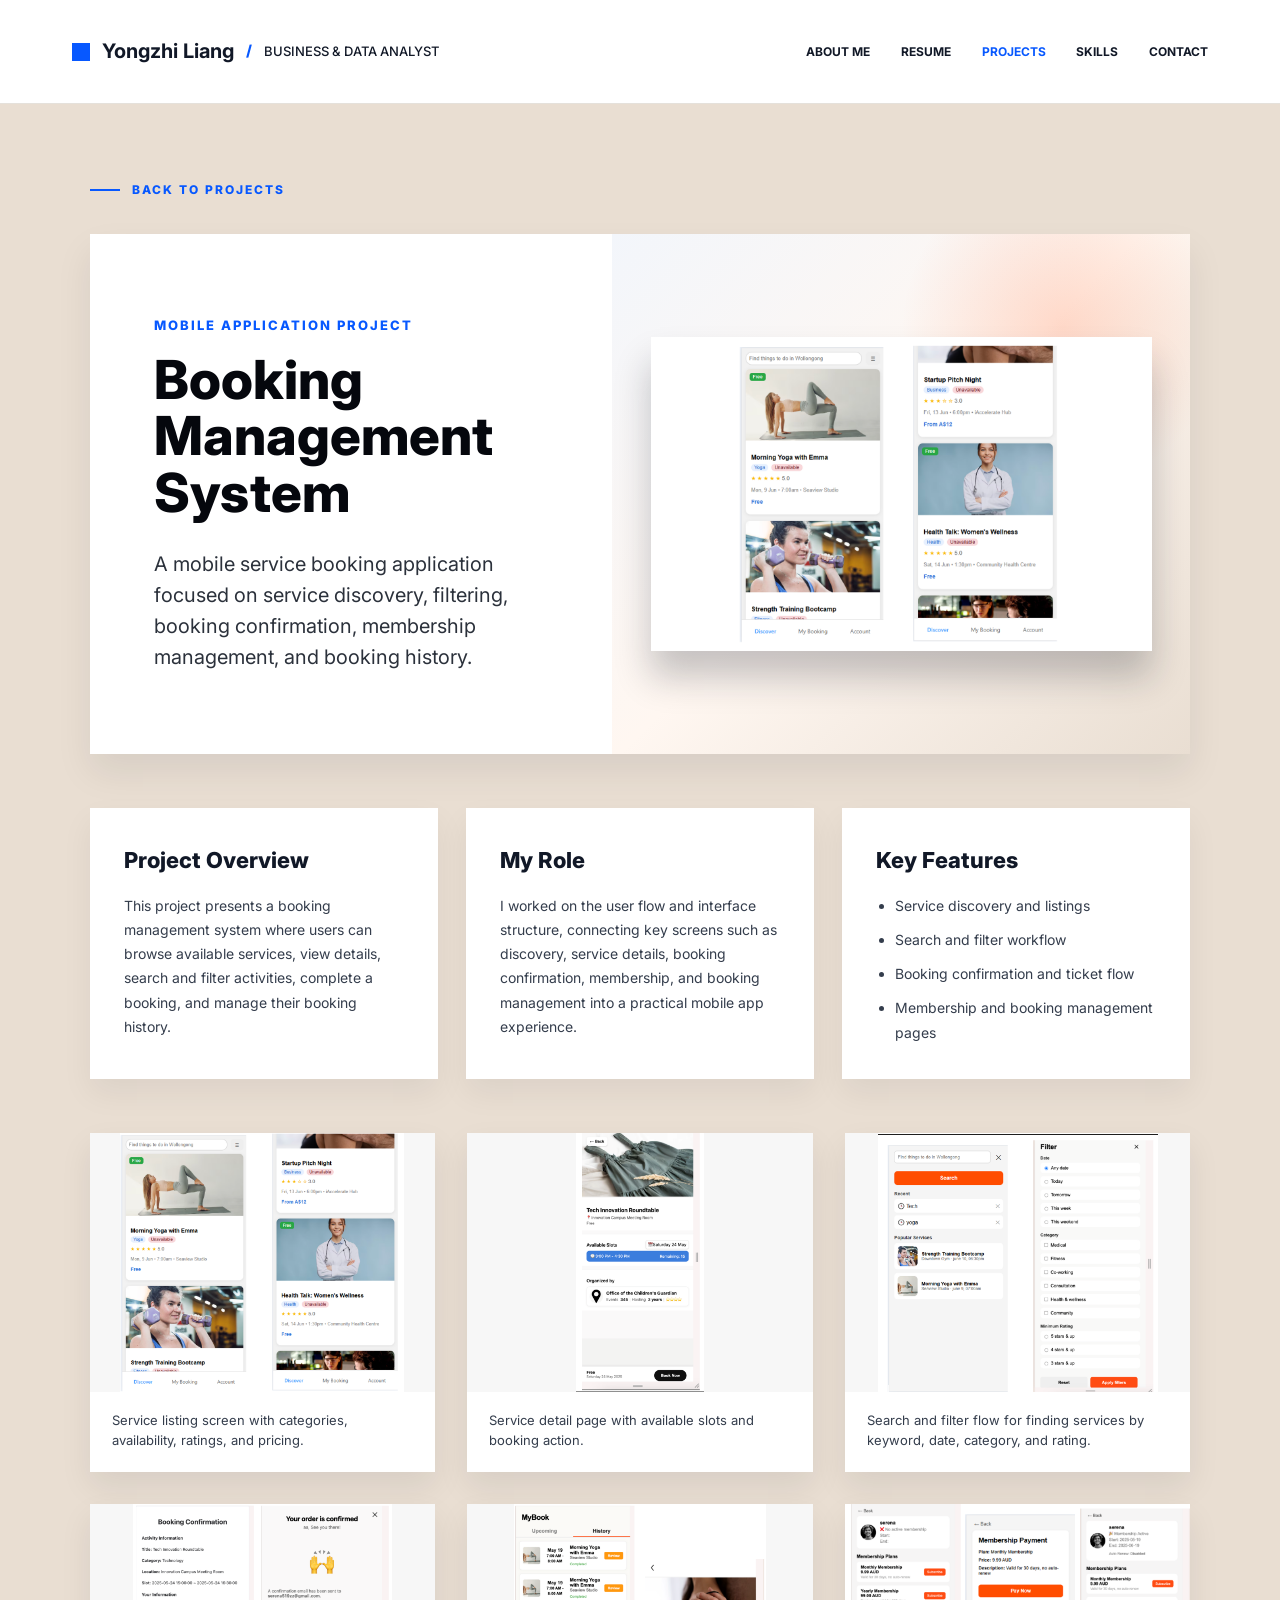
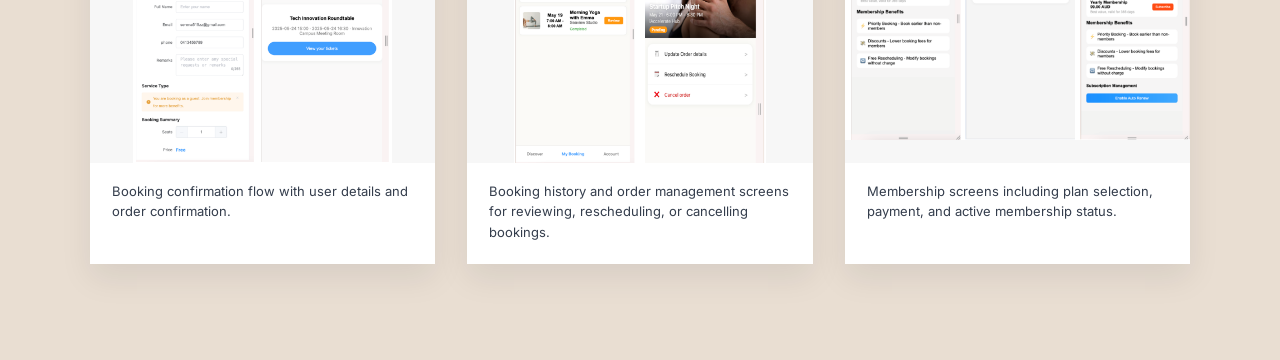
==== projects/booking-management.html @ ce3d2654 "Update portfolio" ====
<!DOCTYPE html>
<html lang="en">
  <head>
    <meta charset="UTF-8" />
    <meta name="viewport" content="width=device-width, initial-scale=1.0" />
    <title>Booking Management System | Yongzhi Liang</title>
    <link rel="preconnect" href="https://fonts.googleapis.com" />
    <link rel="preconnect" href="https://fonts.gstatic.com" crossorigin />
    <link
      href="https://fonts.googleapis.com/css2?family=Inter:wght@400;500;600;700;800&display=swap"
      rel="stylesheet"
    />
    <link rel="stylesheet" href="../styles.css" />
  </head>
  <body>
    <div class="page-shell">
      <header class="site-header">
        <a class="brand" href="../index.html#home" aria-label="Yongzhi Liang home">
          <span class="brand-mark"></span>
          <strong>Yongzhi Liang</strong>
          <span class="slash">/</span>
          <span>Business &amp; Data Analyst</span>
        </a>
        <nav class="site-nav" aria-label="Main navigation">
          <a href="../index.html#about">About Me</a>
          <a href="../index.html#resume">Resume</a>
          <a class="active" href="../index.html#projects">Projects</a>
          <a href="../index.html#skills">Skills</a>
          <a href="../index.html#contact">Contact</a>
        </nav>
      </header>

      <main class="project-detail-page">
        <a class="back-link" href="../index.html#projects">Back to Projects</a>
        <section class="project-detail-hero">
          <div>
            <p>Mobile Application Project</p>
            <h1>Booking Management System</h1>
            <span>
              A mobile service booking application focused on service discovery,
              filtering, booking confirmation, membership management, and
              booking history.
            </span>
          </div>
          <div
            class="project-media media-booking detail-visual single-project-image"
            aria-hidden="true"
          >
            <img
              class="project-screenshot"
              src="../assets/projects/service-list.png"
              alt=""
            />
          </div>
        </section>

        <section class="project-detail-content">
          <article>
            <h2>Project Overview</h2>
            <p>
              This project presents a booking management system where users can
              browse available services, view details, search and filter
              activities, complete a booking, and manage their booking history.
            </p>
          </article>
          <article>
            <h2>My Role</h2>
            <p>
              I worked on the user flow and interface structure, connecting key
              screens such as discovery, service details, booking confirmation,
              membership, and booking management into a practical mobile app
              experience.
            </p>
          </article>
          <article>
            <h2>Key Features</h2>
            <ul>
              <li>Service discovery and listings</li>
              <li>Search and filter workflow</li>
              <li>Booking confirmation and ticket flow</li>
              <li>Membership and booking management pages</li>
            </ul>
          </article>
        </section>

        <section class="project-gallery app-gallery" aria-label="Booking management screenshots">
          <figure>
            <img
              src="../assets/projects/service-list.png"
              alt="Booking management service listing screen"
            />
            <figcaption>Service listing screen with categories, availability, ratings, and pricing.</figcaption>
          </figure>
          <figure>
            <img
              src="../assets/projects/service-detail.png"
              alt="Booking management service detail screen"
            />
            <figcaption>Service detail page with available slots and booking action.</figcaption>
          </figure>
          <figure>
            <img
              src="../assets/projects/search.png"
              alt="Booking management search and filter screens"
            />
            <figcaption>Search and filter flow for finding services by keyword, date, category, and rating.</figcaption>
          </figure>
          <figure>
            <img
              src="../assets/projects/booking.png"
              alt="Booking confirmation flow screens"
            />
            <figcaption>Booking confirmation flow with user details and order confirmation.</figcaption>
          </figure>
          <figure>
            <img
              src="../assets/projects/booking- management.png"
              alt="Booking history and order management screens"
            />
            <figcaption>Booking history and order management screens for reviewing, rescheduling, or cancelling bookings.</figcaption>
          </figure>
          <figure>
            <img
              src="../assets/projects/member.png"
              alt="Membership management screens"
            />
            <figcaption>Membership screens including plan selection, payment, and active membership status.</figcaption>
          </figure>
        </section>
      </main>
    </div>
  </body>
</html>
---- styles.css ----
:root {
  --blue: #0758ff;
  --ink: #111827;
  --muted: #4b5563;
  --line: #ddd7cf;
  --paper: #ffffff;
  --cream: #f3ece3;
  --cream-deep: #e7dccc;
  --shadow: 0 18px 38px rgba(17, 24, 39, 0.18);
}

* {
  box-sizing: border-box;
}

html {
  scroll-padding-top: 104px;
  scroll-behavior: smooth;
}

body {
  margin: 0;
  background: #fff;
  color: var(--ink);
  font-family: Inter, Arial, sans-serif;
  font-size: 15px;
  line-height: 1.65;
}

a {
  color: inherit;
  text-decoration: none;
}

svg {
  display: block;
  fill: currentColor;
}

.page-shell {
  width: 100%;
  margin: 0;
  overflow: hidden;
  background: var(--paper);
}

.site-header {
  position: sticky;
  top: 0;
  z-index: 20;
  display: flex;
  align-items: center;
  justify-content: space-between;
  min-height: 104px;
  padding: 0 clamp(24px, 6vw, 72px);
  background: rgba(255, 255, 255, 0.96);
  border-bottom: 1px solid rgba(221, 215, 207, 0.75);
  gap: 32px;
  backdrop-filter: blur(14px);
}

.brand,
.site-nav {
  display: flex;
  align-items: center;
}

.brand {
  min-width: 0;
  gap: 12px;
  text-transform: uppercase;
  white-space: nowrap;
  letter-spacing: 0;
}

.brand strong {
  color: #111827;
  font-size: 20px;
  text-transform: none;
}

.brand span:last-child {
  color: #111827;
  font-size: 13px;
  font-weight: 500;
}

.brand-mark {
  width: 18px;
  height: 18px;
  flex: 0 0 18px;
  background: var(--blue);
}

.slash {
  color: var(--blue);
  font-weight: 800;
}

.site-nav {
  justify-content: flex-end;
  gap: clamp(16px, 2.4vw, 38px);
  font-size: 12px;
  font-weight: 700;
  text-transform: uppercase;
}

.site-nav a {
  transition: color 160ms ease;
}

.site-nav a:hover,
.site-nav .active {
  color: var(--blue);
}

.hero {
  display: grid;
  grid-template-columns: minmax(440px, 1fr) minmax(420px, 1fr);
  align-items: center;
  min-height: calc(100vh - 104px);
  background: #fff;
}

.portrait-stage {
  position: relative;
  align-self: stretch;
  min-height: calc(100vh - 104px);
}

.beige-panel {
  position: absolute;
  inset: 0 auto 0 0;
  width: 82%;
  background:
    radial-gradient(circle at 68% 12%, rgba(255, 255, 255, 0.28), transparent 34%),
    linear-gradient(115deg, var(--cream-deep), var(--cream) 55%, #eee7df);
}

.profile-card {
  position: absolute;
  top: 50%;
  right: 4px;
  width: 470px;
  min-height: 690px;
  padding-top: 56px;
  text-align: center;
  background: linear-gradient(180deg, #f7efe9 0%, #efe6dc 77%, #fff 77%, #fff 100%);
  box-shadow: var(--shadow);
  transform: translateY(-50%);
}

.profile-card img {
  width: 205px;
  height: 205px;
  border-radius: 50%;
  object-fit: cover;
  object-position: center 28%;
  margin: 0 auto 38px;
  background: #d7dce5;
}

.profile-card h1 {
  margin: 0;
  color: #182033;
  font-size: 41px;
  font-weight: 800;
  line-height: 1.05;
}

.profile-card h1::after {
  content: "";
  display: block;
  width: 52px;
  height: 3px;
  margin: 34px auto 28px;
  background: var(--blue);
}

.profile-card p {
  margin: 0;
  color: #111827;
  font-size: 15px;
  letter-spacing: 9px;
  text-transform: uppercase;
}

.socials {
  position: absolute;
  right: 0;
  bottom: 0;
  left: 0;
  display: flex;
  align-items: center;
  justify-content: center;
  gap: 34px;
  min-height: 86px;
  color: #111;
}

.socials a {
  display: grid;
  width: 26px;
  height: 26px;
  place-items: center;
}

.socials svg {
  width: 25px;
  height: 25px;
}

.hero-copy {
  max-width: 610px;
  padding: 40px clamp(32px, 5vw, 72px) 38px 22px;
}

.hero-copy h2 {
  margin: 0 0 20px;
  color: #0e1423;
  font-size: clamp(56px, 5.6vw, 83px);
  font-weight: 800;
  letter-spacing: 0;
  line-height: 1.08;
}

.lead {
  margin: 0 0 36px;
  color: #192033;
  font-size: 22px;
  font-weight: 700;
  line-height: 1.45;
}

.hero-actions {
  display: flex;
  flex-wrap: wrap;
  gap: 18px;
  margin-bottom: 46px;
}

.button {
  display: inline-flex;
  align-items: center;
  justify-content: center;
  min-height: 55px;
  padding: 0 24px;
  border: 2px solid var(--blue);
  border-radius: 999px;
  font-size: 12px;
  font-weight: 800;
  text-transform: uppercase;
  transition:
    transform 160ms ease,
    box-shadow 160ms ease,
    background-color 160ms ease;
}

.button:hover {
  transform: translateY(-1px);
  box-shadow: 0 10px 20px rgba(7, 88, 255, 0.18);
}

.button svg {
  width: 22px;
  height: 22px;
  margin-right: 11px;
}

.button.primary {
  color: #fff;
  background: var(--blue);
}

.button.secondary {
  color: var(--blue);
  background: #fff;
}

.intro-text {
  color: #1f2937;
  font-size: 14px;
  line-height: 1.72;
}

.intro-text p {
  margin: 0 0 22px;
}

.about {
  padding: 70px 92px 66px;
  text-align: center;
  background: #fff;
}

.about h2 {
  margin: 0;
  color: #101827;
  font-size: 39px;
  font-weight: 800;
  line-height: 1.2;
  text-transform: uppercase;
}

.title-line {
  width: 72px;
  height: 4px;
  margin: 18px auto 28px;
  background: var(--blue);
}

.about-grid {
  display: grid;
  grid-template-columns: repeat(4, 1fr);
}

.about-grid article {
  min-height: 205px;
  padding: 0 42px;
  border-right: 1px solid var(--line);
}

.about-grid article:last-child {
  border-right: 0;
}

.about-grid svg {
  width: 52px;
  height: 52px;
  margin: 0 auto 16px;
  color: var(--blue);
}

.about-grid h3 {
  margin: 0 0 9px;
  color: #121827;
  font-size: 14px;
  font-weight: 800;
}

.about-grid p {
  margin: 0;
  color: #333b49;
  font-size: 12px;
  line-height: 1.65;
}

.stats-band {
  display: grid;
  grid-template-columns: repeat(4, 1fr);
  align-items: center;
  min-height: 190px;
  padding: 0 110px;
  background: linear-gradient(90deg, #f2e8df, #f7f1ec);
}

.content-section {
  padding: 92px clamp(24px, 7vw, 120px);
  background: #fff;
}

.content-section:nth-of-type(odd) {
  background: #fbfaf8;
}

.section-heading {
  max-width: 760px;
  margin: 0 auto 48px;
  text-align: center;
}

.section-heading p,
.contact-copy p {
  margin: 0 0 8px;
  color: var(--blue);
  font-size: 12px;
  font-weight: 800;
  letter-spacing: 3px;
  text-transform: uppercase;
}

.section-heading h2,
.contact-copy h2 {
  margin: 0;
  color: #101827;
  font-size: clamp(32px, 4vw, 48px);
  font-weight: 800;
  line-height: 1.15;
}

.resume-layout {
  display: grid;
  grid-template-columns: repeat(2, minmax(0, 1fr));
  gap: 32px;
  max-width: 1120px;
  margin: 0 auto;
}

.resume-layout.education-only {
  grid-template-columns: minmax(0, 760px);
  justify-content: center;
}

.timeline-panel,
.skill-group {
  border: 1px solid var(--line);
  background: #fff;
  box-shadow: 0 14px 30px rgba(17, 24, 39, 0.06);
}

.timeline-panel {
  padding: 38px;
}

.timeline-panel h3,
.skill-group h3 {
  margin: 0 0 26px;
  color: #101827;
  font-size: 22px;
  font-weight: 800;
}

.timeline-item {
  position: relative;
  padding: 0 0 34px 30px;
  border-left: 2px solid #d8e2ff;
}

.timeline-item:last-child {
  padding-bottom: 0;
}

.timeline-item::before {
  content: "";
  position: absolute;
  top: 4px;
  left: -7px;
  width: 12px;
  height: 12px;
  border-radius: 50%;
  background: var(--blue);
}

.timeline-item span {
  display: inline-block;
  margin-bottom: 8px;
  color: var(--blue);
  font-size: 12px;
  font-weight: 800;
  text-transform: uppercase;
}

.timeline-item h4 {
  margin: 0 0 10px;
  color: #111827;
  font-size: 18px;
  font-weight: 800;
}

.timeline-item p {
  margin: 0;
  color: #3f4857;
  font-size: 14px;
  line-height: 1.72;
}

.projects-section {
  padding: 150px clamp(24px, 7vw, 120px) 78px;
  background: #e9ded2;
}

.projects-heading {
  max-width: 820px;
  margin: 0 auto 96px;
  text-align: center;
}

.projects-heading h2 {
  display: inline-flex;
  align-items: center;
  gap: 12px;
  margin: 0 0 58px;
  color: #05070d;
  font-size: clamp(38px, 4.6vw, 56px);
  font-weight: 800;
  line-height: 1;
}

.projects-heading h2 span {
  width: 26px;
  height: 26px;
  background: var(--blue);
}

.projects-heading p {
  margin: 0;
  color: #252a33;
  font-size: clamp(16px, 1.55vw, 22px);
  line-height: 1.55;
}

.project-list {
  display: grid;
  gap: 54px;
  max-width: 1120px;
  margin: 0 auto;
}

.project-feature {
  display: grid;
  grid-template-columns: minmax(0, 1.05fr) minmax(360px, 0.95fr);
  min-height: 430px;
  background: #fff;
  box-shadow: 0 18px 34px rgba(17, 24, 39, 0.08);
  transition:
    transform 180ms ease,
    box-shadow 180ms ease;
}

.project-feature:hover {
  transform: translateY(-5px);
  box-shadow: 0 28px 52px rgba(17, 24, 39, 0.14);
}

.project-copy {
  position: relative;
  display: flex;
  flex-direction: column;
  justify-content: center;
  min-width: 0;
  padding: 72px 64px 64px;
}

.project-copy::before {
  content: "";
  position: absolute;
  top: 104px;
  left: 0;
  width: 12px;
  height: 76px;
  background: var(--blue);
}

.project-title-row {
  margin-bottom: 58px;
}

.project-title-row h3 {
  margin: 0 0 4px;
  color: var(--blue);
  font-size: clamp(24px, 2.3vw, 32px);
  font-weight: 800;
  line-height: 1.15;
}

.project-title-row strong {
  display: block;
  color: #111827;
  font-size: 16px;
  font-weight: 800;
}

.project-copy p {
  max-width: 510px;
  margin: 0;
  color: #242a33;
  font-size: clamp(16px, 1.55vw, 21px);
  line-height: 1.58;
}

.project-copy > span {
  display: inline-flex;
  align-items: center;
  width: fit-content;
  margin-top: 34px;
  color: var(--blue);
  font-size: 12px;
  font-weight: 800;
  letter-spacing: 2px;
  text-transform: uppercase;
}

.project-copy > span::after {
  content: "";
  width: 30px;
  height: 2px;
  margin-left: 12px;
  background: currentColor;
  transition: width 180ms ease;
}

.project-feature:hover .project-copy > span::after {
  width: 46px;
}

.project-media {
  position: relative;
  display: grid;
  min-height: 430px;
  place-items: center;
  overflow: hidden;
  background: #d7d7d7;
}

.project-media::before,
.project-media::after {
  content: "";
  position: absolute;
  border-radius: 999px;
  filter: drop-shadow(0 20px 18px rgba(17, 24, 39, 0.18));
}

.project-media::before {
  width: 240px;
  height: 240px;
  top: 32px;
  right: -60px;
  background: #0d51d9;
}

.project-media::after {
  width: 180px;
  height: 180px;
  bottom: 12px;
  left: -42px;
  background: #1227a8;
}

.mockup-panel {
  position: relative;
  z-index: 1;
  width: min(360px, 78%);
  aspect-ratio: 0.72;
  padding: 34px;
  color: #fff;
  background:
    radial-gradient(circle at 78% 25%, rgba(255, 255, 255, 0.32), transparent 18%),
    linear-gradient(135deg, #7444b1 0%, #f58779 62%, #f76b5f 100%);
  box-shadow: 0 34px 34px rgba(17, 24, 39, 0.28);
  transform: rotate(16deg);
}

.mockup-panel b {
  position: absolute;
  right: 30px;
  bottom: 26px;
  width: 90px;
  height: 14px;
  background: rgba(255, 255, 255, 0.82);
}

.mockup-panel i {
  display: block;
  width: 70%;
  height: 12px;
  margin-bottom: 15px;
  background: rgba(255, 255, 255, 0.76);
}

.mockup-panel i:nth-child(2) {
  width: 46%;
}

.mockup-panel i:nth-child(3) {
  width: 58%;
  margin-top: 42px;
}

.media-customer {
  background: linear-gradient(135deg, #d8dde2, #f1eee9);
}

.media-customer .mockup-panel {
  background:
    radial-gradient(circle at 82% 24%, rgba(255, 255, 255, 0.28), transparent 18%),
    linear-gradient(135deg, #0e5eea 0%, #4f7bf1 38%, #e4ebff 100%);
}

.media-nutrition {
  background:
    radial-gradient(circle at 76% 18%, rgba(35, 147, 98, 0.18), transparent 28%),
    linear-gradient(135deg, #f5faf6 0%, #e7f1e7 46%, #e9ded2 100%);
}

.media-nutrition::before,
.media-nutrition::after {
  display: none;
}

.media-nutrition .project-screenshot {
  object-fit: contain;
  object-position: center;
  background: #fff;
}

.media-process {
  background: linear-gradient(135deg, #cfd3cd, #ebe3d8);
}

.media-process .mockup-panel {
  background:
    radial-gradient(circle at 76% 24%, rgba(255, 255, 255, 0.28), transparent 18%),
    linear-gradient(135deg, #111827 0%, #4362a6 42%, #52b5d2 100%);
}

.media-rent-buddy {
  background:
    radial-gradient(circle at 78% 20%, rgba(7, 88, 255, 0.22), transparent 26%),
    linear-gradient(135deg, #101827 0%, #e8edf4 46%, #ffffff 100%);
}

.media-rent-buddy::before,
.media-rent-buddy::after {
  display: none;
}

.media-booking {
  background:
    radial-gradient(circle at 78% 18%, rgba(255, 78, 18, 0.18), transparent 26%),
    linear-gradient(135deg, #f3f6fb 0%, #fff7f1 48%, #e9ded2 100%);
}

.media-booking::before,
.media-booking::after {
  display: none;
}

.media-booking .project-screenshot {
  object-fit: contain;
  object-position: center;
  background: #fff;
}

.single-project-image {
  padding: clamp(22px, 3vw, 42px);
}

.project-screenshot {
  position: relative;
  z-index: 1;
  display: block;
  width: 100%;
  max-width: 640px;
  aspect-ratio: 16 / 10;
  border: 8px solid #fff;
  object-fit: cover;
  object-position: top left;
  box-shadow: 0 26px 34px rgba(17, 24, 39, 0.24);
}

.project-detail-page {
  padding: 70px clamp(24px, 7vw, 120px) 96px;
  background: #e9ded2;
}

.back-link {
  display: inline-flex;
  align-items: center;
  margin-bottom: 34px;
  color: var(--blue);
  font-size: 12px;
  font-weight: 800;
  letter-spacing: 2px;
  text-transform: uppercase;
}

.back-link::before {
  content: "";
  width: 30px;
  height: 2px;
  margin-right: 12px;
  background: currentColor;
}

.project-detail-hero {
  display: grid;
  grid-template-columns: minmax(0, 0.95fr) minmax(360px, 1.05fr);
  gap: 0;
  max-width: 1180px;
  margin: 0 auto;
  background: #fff;
  box-shadow: 0 18px 34px rgba(17, 24, 39, 0.08);
}

.project-detail-hero > div:first-child {
  display: flex;
  flex-direction: column;
  justify-content: center;
  padding: 72px 64px;
}

.project-detail-hero p {
  margin: 0 0 16px;
  color: var(--blue);
  font-size: 13px;
  font-weight: 800;
  letter-spacing: 2px;
  text-transform: uppercase;
}

.project-detail-hero h1 {
  margin: 0;
  color: #05070d;
  font-size: clamp(38px, 4.2vw, 62px);
  font-weight: 800;
  line-height: 1.05;
}

.project-detail-hero span {
  display: block;
  margin-top: 28px;
  color: #2b313b;
  font-size: 20px;
  line-height: 1.55;
}

.detail-visual {
  min-height: 520px;
}

.project-detail-content {
  display: grid;
  grid-template-columns: repeat(3, minmax(0, 1fr));
  gap: 28px;
  max-width: 1180px;
  margin: 54px auto 0;
}

.project-detail-content article {
  padding: 34px;
  background: #fff;
  box-shadow: 0 14px 30px rgba(17, 24, 39, 0.06);
}

.project-detail-content h2 {
  margin: 0 0 16px;
  color: #111827;
  font-size: 22px;
  font-weight: 800;
}

.project-detail-content p,
.project-detail-content li {
  color: #343d4c;
  font-size: 14px;
  line-height: 1.72;
}

.project-detail-content p {
  margin: 0;
}

.project-detail-content ul {
  display: grid;
  gap: 10px;
  margin: 0;
  padding-left: 19px;
}

.rent-detail-content {
  grid-template-columns: repeat(3, minmax(0, 1fr));
}

.project-gallery {
  display: grid;
  grid-template-columns: repeat(2, minmax(0, 1fr));
  gap: 32px;
  max-width: 1180px;
  margin: 54px auto 0;
}

.project-gallery figure {
  margin: 0;
  background: #fff;
  box-shadow: 0 14px 30px rgba(17, 24, 39, 0.08);
}

.project-gallery img {
  display: block;
  width: 100%;
  aspect-ratio: 16 / 9;
  object-fit: cover;
  object-position: top left;
}

.project-gallery figcaption {
  padding: 18px 22px 22px;
  color: #343d4c;
  font-size: 13px;
  line-height: 1.55;
}

.app-gallery {
  grid-template-columns: repeat(3, minmax(0, 1fr));
}

.app-gallery img {
  aspect-ratio: 4 / 3;
  object-fit: contain;
  object-position: top center;
  background: #f7f7f7;
}

.nutrition-gallery img {
  aspect-ratio: 16 / 7;
  object-fit: contain;
  object-position: top center;
  background: #f7f7f7;
}


.skills-section {
  background: #fbfaf8;
}

.skills-layout {
  display: grid;
  grid-template-columns: repeat(4, minmax(0, 1fr));
  gap: 24px;
  max-width: 1280px;
  margin: 0 auto;
}

.skill-group {
  min-height: 320px;
  padding: 34px 28px;
}

.skill-group ul {
  display: grid;
  gap: 14px;
  margin: 0;
  padding: 0;
  list-style: none;
}

.skill-group li {
  position: relative;
  padding-left: 23px;
  color: #2f3744;
  font-size: 14px;
}

.skill-group li::before {
  content: "";
  position: absolute;
  top: 11px;
  left: 0;
  width: 8px;
  height: 8px;
  background: var(--blue);
}

.contact-section {
  display: grid;
  grid-template-columns: 0.9fr 1.1fr;
  gap: 56px;
  padding: 92px clamp(24px, 7vw, 120px);
  background:
    linear-gradient(90deg, rgba(243, 236, 227, 0.86), rgba(255, 255, 255, 0.98)),
    #f7f1ec;
}

.contact-copy {
  align-self: center;
}

.contact-copy span {
  display: block;
  max-width: 520px;
  margin-top: 22px;
  color: #343d4c;
  font-size: 16px;
  line-height: 1.75;
}

.contact-form {
  display: grid;
  grid-template-columns: repeat(2, minmax(0, 1fr));
  gap: 18px;
  padding: 34px;
  background: #fff;
  box-shadow: var(--shadow);
}

.contact-form label {
  display: grid;
  gap: 8px;
}

.contact-form span {
  color: #111827;
  font-size: 12px;
  font-weight: 800;
  text-transform: uppercase;
}

.contact-form input,
.contact-form textarea {
  width: 100%;
  border: 1px solid var(--line);
  background: #fbfaf8;
  color: #111827;
  font: inherit;
  outline: none;
}

.contact-form input {
  min-height: 52px;
  padding: 0 16px;
}

.contact-form textarea {
  resize: vertical;
  padding: 14px 16px;
}

.contact-form input:focus,
.contact-form textarea:focus {
  border-color: var(--blue);
  box-shadow: 0 0 0 3px rgba(7, 88, 255, 0.12);
}

.full-field {
  grid-column: 1 / -1;
}

.contact-form .button {
  width: fit-content;
  min-width: 178px;
  border: 0;
  cursor: pointer;
}

.stat {
  display: flex;
  align-items: center;
  justify-content: center;
  min-height: 90px;
  gap: 22px;
  border-right: 1px solid var(--line);
}

.stat:last-child {
  border-right: 0;
}

.stat svg {
  width: 40px;
  height: 40px;
  color: #101827;
}

.stat strong {
  display: block;
  color: var(--blue);
  font-size: 35px;
  font-weight: 800;
  line-height: 1.05;
}

.stat:first-child strong {
  font-size: 28px;
  line-height: 1.15;
}

.stat span {
  display: block;
  margin-top: 10px;
  color: #222936;
  font-size: 12px;
}

.site-footer {
  display: grid;
  grid-template-columns: 2fr 1fr 1.25fr 1.4fr 0.9fr;
  align-items: center;
  gap: 30px;
  min-height: 128px;
  padding: 26px 58px;
  background: #fff;
}

.copyright {
  margin: 0;
  color: #2f3744;
  font-size: 11px;
  line-height: 1.65;
}

.footer-item {
  display: flex;
  align-items: center;
  gap: 15px;
}

.footer-item svg {
  width: 24px;
  height: 24px;
  color: var(--blue);
}

.footer-item strong,
.follow strong {
  display: block;
  color: #101827;
  font-size: 12px;
  font-weight: 800;
}

.footer-item span {
  display: block;
  margin-top: 4px;
  color: #202936;
  font-size: 11px;
}

.follow {
  padding-left: 28px;
  border-left: 1px solid var(--line);
}

.follow span {
  display: flex;
  gap: 16px;
  margin-top: 8px;
}

.follow a {
  color: #111827;
  font-size: 12px;
  font-weight: 800;
  letter-spacing: 0;
}

@media (max-width: 1100px) {
  .site-header {
    min-height: auto;
    padding: 28px 32px;
    flex-direction: column;
  }

  .site-nav {
    flex-wrap: wrap;
    justify-content: center;
    gap: 22px;
  }

  .hero {
    grid-template-columns: 1fr;
    min-height: 0;
  }

  .portrait-stage {
    min-height: 760px;
  }

  .beige-panel {
    width: 100%;
  }

  .profile-card {
    top: 70px;
    right: 50%;
    width: min(470px, calc(100% - 56px));
    transform: translateX(50%);
  }

  .hero-copy {
    max-width: 760px;
    padding: 58px 42px 42px;
    margin: 0 auto;
    text-align: center;
  }

  .hero-actions {
    justify-content: center;
  }

  .about {
    padding: 58px 34px;
  }

  .about-grid,
  .stats-band,
  .site-footer,
  .resume-layout,
  .skills-layout,
  .contact-section {
    grid-template-columns: repeat(2, 1fr);
  }

  .projects-section {
    padding-top: 96px;
  }

  .projects-heading {
    margin-bottom: 68px;
  }

  .project-feature {
    grid-template-columns: 1fr;
  }

  .project-detail-hero,
  .project-detail-content,
  .rent-detail-content,
  .project-gallery {
    grid-template-columns: 1fr;
  }

  .project-media {
    min-height: 360px;
    order: -1;
  }

  .project-detail-hero .project-media {
    order: 0;
  }

  .contact-section {
    gap: 32px;
  }

  .stats-band {
    padding: 32px;
  }

  .stat:nth-child(2),
  .about-grid article:nth-child(2) {
    border-right: 0;
  }

  .site-footer {
    padding: 34px;
  }

  .copyright {
    grid-column: 1 / -1;
  }
}

@media (max-width: 680px) {
  .page-shell {
    width: 100%;
    margin: 0;
    border: 0;
  }

  .site-header {
    padding: 24px 20px;
  }

  .brand {
    justify-content: center;
    white-space: normal;
    text-align: center;
  }

  .brand span:last-child,
  .slash {
    display: none;
  }

  .site-nav {
    gap: 14px 18px;
    font-size: 11px;
  }

  .portrait-stage {
    min-height: 640px;
  }

  .profile-card {
    top: 52px;
    min-height: 550px;
    padding-top: 38px;
  }

  .profile-card img {
    width: 160px;
    height: 160px;
    margin-bottom: 30px;
  }

  .profile-card h1 {
    font-size: 33px;
  }

  .profile-card p {
    font-size: 12px;
    letter-spacing: 5px;
  }

  .hero-copy {
    padding: 38px 22px;
  }

  .hero-copy h2 {
    font-size: 46px;
  }

  .lead {
    font-size: 18px;
  }

  .button {
    width: 100%;
  }

  .about h2 {
    font-size: 30px;
  }

  .about-grid,
  .stats-band,
  .site-footer,
  .resume-layout,
  .skills-layout,
  .contact-section,
  .contact-form {
    grid-template-columns: 1fr;
  }

  .projects-section {
    padding: 64px 22px 58px;
  }

  .projects-heading h2 {
    margin-bottom: 30px;
  }

  .projects-heading h2 span {
    width: 18px;
    height: 18px;
  }

  .project-list {
    gap: 32px;
  }

  .project-copy {
    padding: 42px 30px 38px;
  }

  .project-copy::before {
    top: 48px;
    width: 8px;
    height: 58px;
  }

  .project-title-row {
    margin-bottom: 34px;
  }

  .project-media {
    min-height: 280px;
  }

  .mockup-panel {
    width: min(240px, 72%);
  }

  .project-detail-page {
    padding: 42px 22px 58px;
  }

  .project-detail-hero > div:first-child {
    padding: 42px 30px;
  }

  .project-detail-hero span {
    font-size: 16px;
  }

  .detail-visual {
    min-height: 300px;
  }

  .project-detail-content {
    gap: 22px;
    margin-top: 32px;
  }

  .project-detail-content article {
    padding: 26px;
  }

  .project-gallery {
    gap: 22px;
    margin-top: 32px;
  }

  .project-screenshot {
    border-width: 5px;
  }


  .content-section,
  .contact-section {
    padding: 58px 22px;
  }

  .timeline-panel,
  .project-card,
  .skill-group,
  .contact-form {
    padding: 26px;
  }

  .about-grid article,
  .about-grid article:nth-child(2),
  .stat,
  .stat:nth-child(2) {
    border-right: 0;
    border-bottom: 1px solid var(--line);
  }

  .about-grid article {
    padding: 26px 18px;
  }

  .about-grid article:last-child,
  .stat:last-child {
    border-bottom: 0;
  }

  .stats-band {
    padding: 24px;
  }

  .stat {
    padding: 22px 0;
  }

  .site-footer {
    align-items: start;
    padding: 30px 24px;
  }

  .follow {
    padding-left: 0;
    border-left: 0;
  }
}
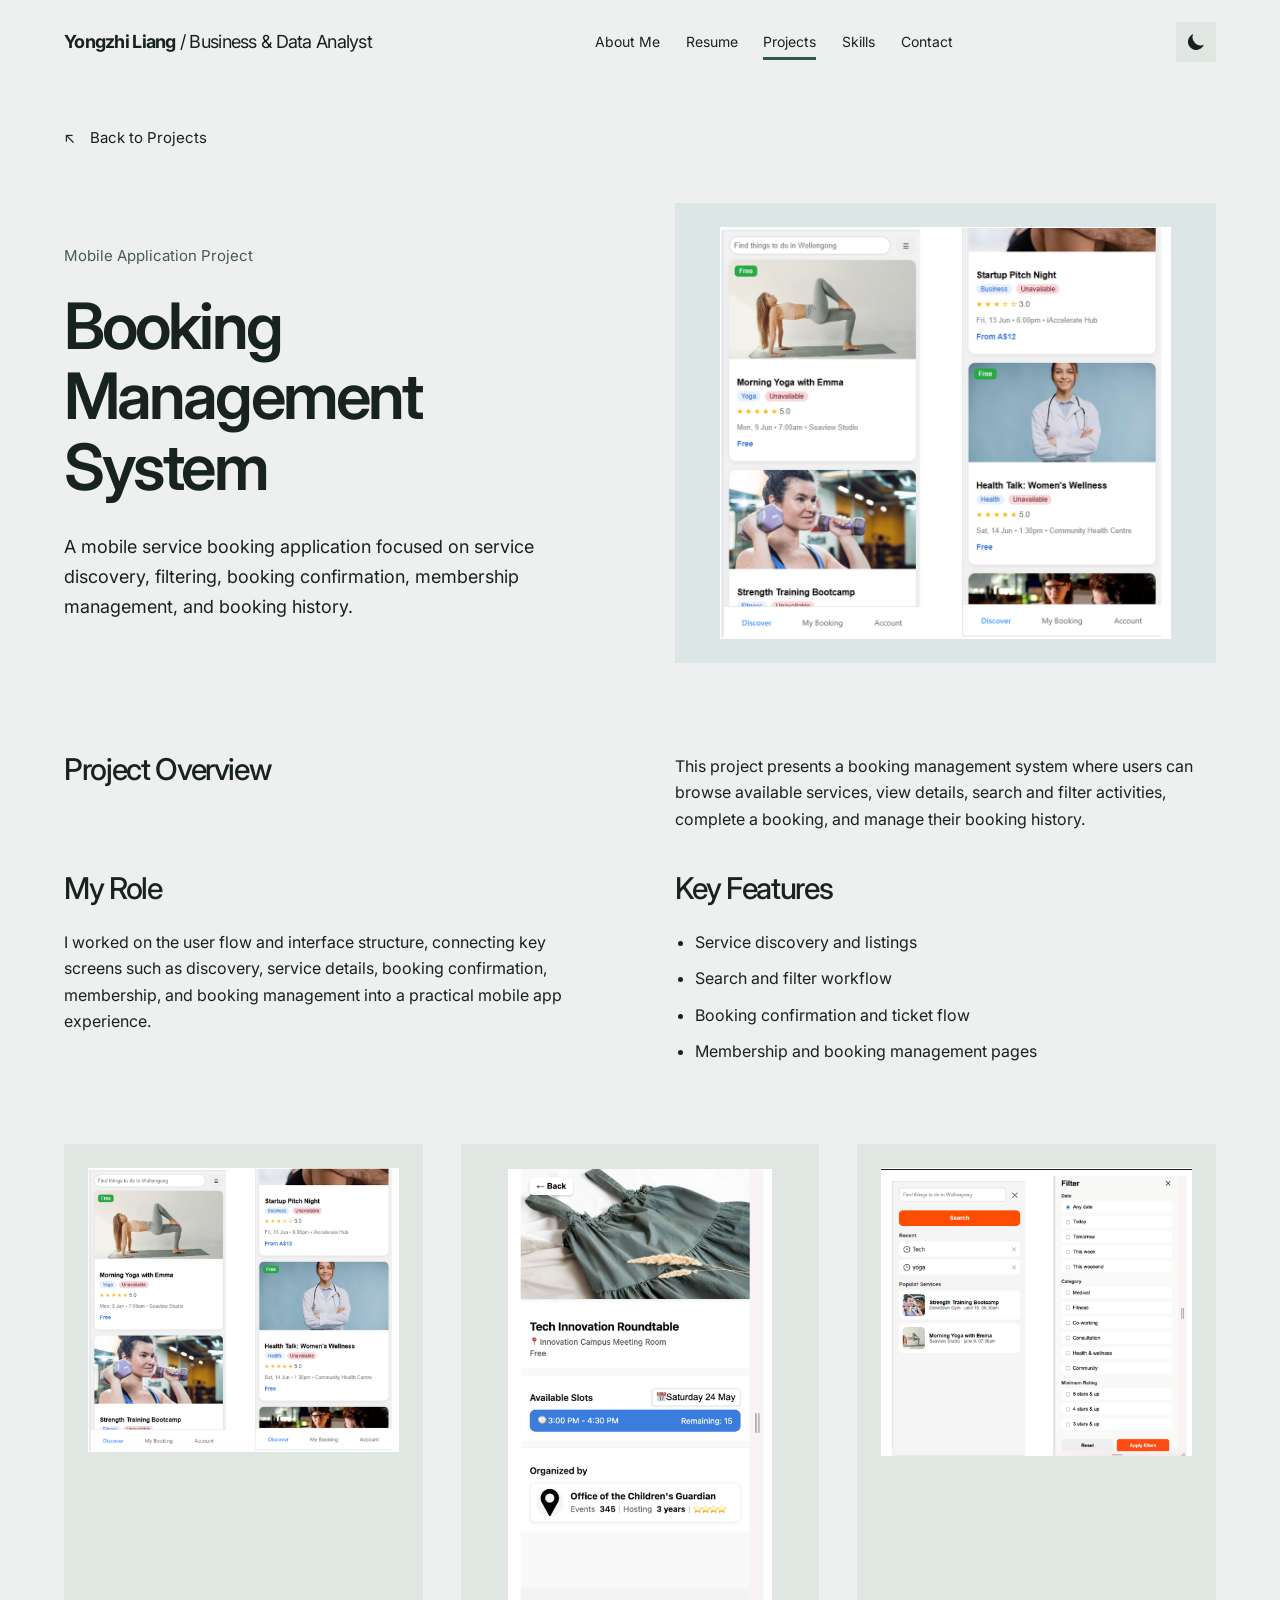
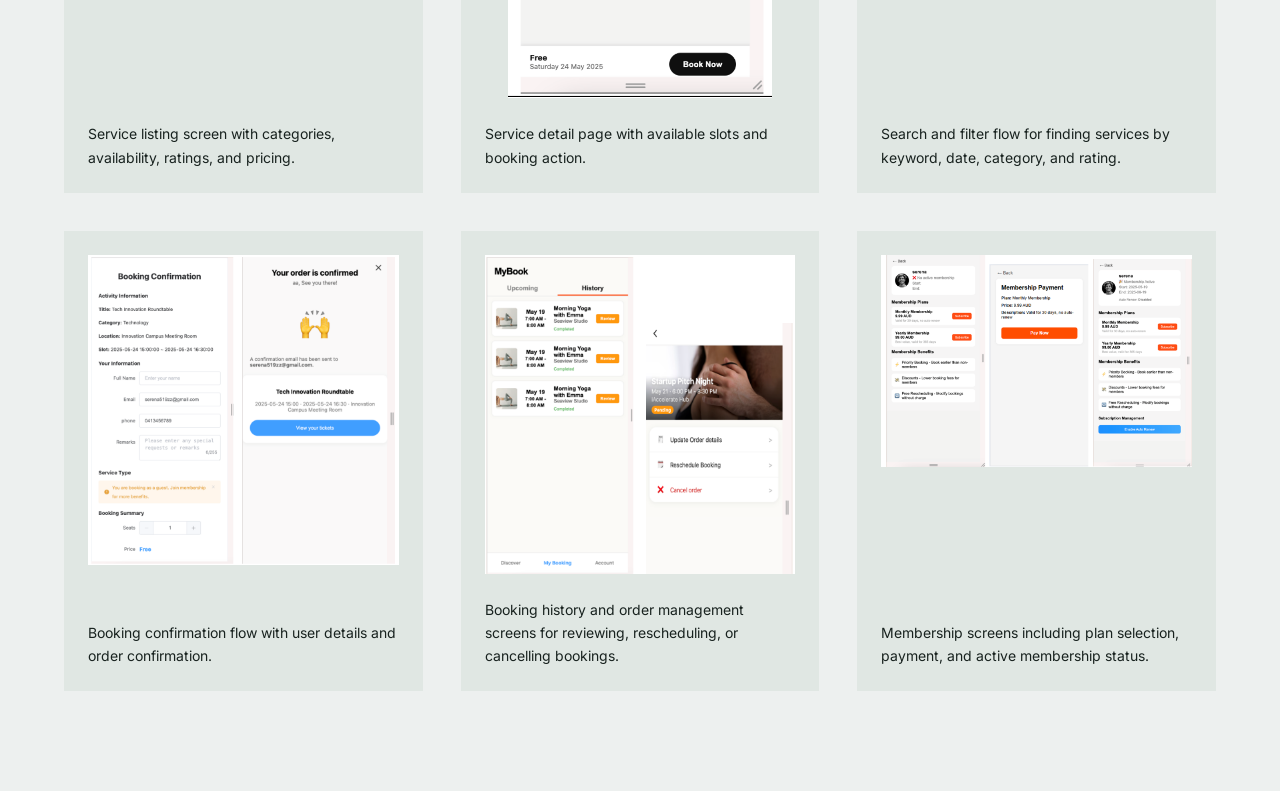
==== commit 8123e279: "update" ====
--- a/projects/booking-management.html
+++ b/projects/booking-management.html
@@ -10,7 +10,7 @@
       href="https://fonts.googleapis.com/css2?family=Inter:wght@400;500;600;700;800&display=swap"
       rel="stylesheet"
     />
-    <link rel="stylesheet" href="../styles.css" />
+    <link rel="stylesheet" href="../styles.css?v=20261024" />
   </head>
   <body>
     <div class="page-shell">
@@ -129,5 +129,6 @@
         </section>
       </main>
     </div>
+    <script src="../site.js?v=20261024" defer></script>
   </body>
 </html>
--- a/styles.css
+++ b/styles.css
@@ -1,1445 +1,35 @@
-:root {
-  --blue: #0758ff;
-  --ink: #111827;
-  --muted: #4b5563;
-  --line: #ddd7cf;
-  --paper: #ffffff;
-  --cream: #f3ece3;
-  --cream-deep: #e7dccc;
-  --shadow: 0 18px 38px rgba(17, 24, 39, 0.18);
-}
-
-* {
-  box-sizing: border-box;
-}
-
-html {
-  scroll-padding-top: 104px;
-  scroll-behavior: smooth;
-}
-
-body {
-  margin: 0;
-  background: #fff;
-  color: var(--ink);
-  font-family: Inter, Arial, sans-serif;
-  font-size: 15px;
-  line-height: 1.65;
-}
-
-a {
-  color: inherit;
-  text-decoration: none;
-}
-
-svg {
-  display: block;
-  fill: currentColor;
-}
-
-.page-shell {
-  width: 100%;
-  margin: 0;
-  overflow: hidden;
-  background: var(--paper);
-}
-
-.site-header {
-  position: sticky;
-  top: 0;
-  z-index: 20;
-  display: flex;
-  align-items: center;
-  justify-content: space-between;
-  min-height: 104px;
-  padding: 0 clamp(24px, 6vw, 72px);
-  background: rgba(255, 255, 255, 0.96);
-  border-bottom: 1px solid rgba(221, 215, 207, 0.75);
-  gap: 32px;
-  backdrop-filter: blur(14px);
-}
-
-.brand,
-.site-nav {
-  display: flex;
-  align-items: center;
-}
-
-.brand {
-  min-width: 0;
-  gap: 12px;
-  text-transform: uppercase;
-  white-space: nowrap;
-  letter-spacing: 0;
-}
-
-.brand strong {
-  color: #111827;
-  font-size: 20px;
-  text-transform: none;
-}
-
-.brand span:last-child {
-  color: #111827;
-  font-size: 13px;
-  font-weight: 500;
-}
-
-.brand-mark {
-  width: 18px;
-  height: 18px;
-  flex: 0 0 18px;
-  background: var(--blue);
-}
-
-.slash {
-  color: var(--blue);
-  font-weight: 800;
-}
-
-.site-nav {
-  justify-content: flex-end;
-  gap: clamp(16px, 2.4vw, 38px);
-  font-size: 12px;
-  font-weight: 700;
-  text-transform: uppercase;
-}
-
-.site-nav a {
-  transition: color 160ms ease;
-}
-
-.site-nav a:hover,
-.site-nav .active {
-  color: var(--blue);
-}
-
-.hero {
-  display: grid;
-  grid-template-columns: minmax(440px, 1fr) minmax(420px, 1fr);
-  align-items: center;
-  min-height: calc(100vh - 104px);
-  background: #fff;
-}
-
-.portrait-stage {
-  position: relative;
-  align-self: stretch;
-  min-height: calc(100vh - 104px);
-}
-
-.beige-panel {
-  position: absolute;
-  inset: 0 auto 0 0;
-  width: 82%;
-  background:
-    radial-gradient(circle at 68% 12%, rgba(255, 255, 255, 0.28), transparent 34%),
-    linear-gradient(115deg, var(--cream-deep), var(--cream) 55%, #eee7df);
-}
-
-.profile-card {
-  position: absolute;
-  top: 50%;
-  right: 4px;
-  width: 470px;
-  min-height: 690px;
-  padding-top: 56px;
-  text-align: center;
-  background: linear-gradient(180deg, #f7efe9 0%, #efe6dc 77%, #fff 77%, #fff 100%);
-  box-shadow: var(--shadow);
-  transform: translateY(-50%);
-}
-
-.profile-card img {
-  width: 205px;
-  height: 205px;
-  border-radius: 50%;
-  object-fit: cover;
-  object-position: center 28%;
-  margin: 0 auto 38px;
-  background: #d7dce5;
-}
-
-.profile-card h1 {
-  margin: 0;
-  color: #182033;
-  font-size: 41px;
-  font-weight: 800;
-  line-height: 1.05;
-}
-
-.profile-card h1::after {
-  content: "";
-  display: block;
-  width: 52px;
-  height: 3px;
-  margin: 34px auto 28px;
-  background: var(--blue);
-}
-
-.profile-card p {
-  margin: 0;
-  color: #111827;
-  font-size: 15px;
-  letter-spacing: 9px;
-  text-transform: uppercase;
-}
-
-.socials {
-  position: absolute;
-  right: 0;
-  bottom: 0;
-  left: 0;
-  display: flex;
-  align-items: center;
-  justify-content: center;
-  gap: 34px;
-  min-height: 86px;
-  color: #111;
-}
-
-.socials a {
-  display: grid;
-  width: 26px;
-  height: 26px;
-  place-items: center;
-}
-
-.socials svg {
-  width: 25px;
-  height: 25px;
-}
-
-.hero-copy {
-  max-width: 610px;
-  padding: 40px clamp(32px, 5vw, 72px) 38px 22px;
-}
-
-.hero-copy h2 {
-  margin: 0 0 20px;
-  color: #0e1423;
-  font-size: clamp(56px, 5.6vw, 83px);
-  font-weight: 800;
-  letter-spacing: 0;
-  line-height: 1.08;
-}
-
-.lead {
-  margin: 0 0 36px;
-  color: #192033;
-  font-size: 22px;
-  font-weight: 700;
-  line-height: 1.45;
-}
-
-.hero-actions {
-  display: flex;
-  flex-wrap: wrap;
-  gap: 18px;
-  margin-bottom: 46px;
-}
-
-.button {
-  display: inline-flex;
-  align-items: center;
-  justify-content: center;
-  min-height: 55px;
-  padding: 0 24px;
-  border: 2px solid var(--blue);
-  border-radius: 999px;
-  font-size: 12px;
-  font-weight: 800;
-  text-transform: uppercase;
-  transition:
-    transform 160ms ease,
-    box-shadow 160ms ease,
-    background-color 160ms ease;
-}
-
-.button:hover {
-  transform: translateY(-1px);
-  box-shadow: 0 10px 20px rgba(7, 88, 255, 0.18);
-}
-
-.button svg {
-  width: 22px;
-  height: 22px;
-  margin-right: 11px;
-}
-
-.button.primary {
-  color: #fff;
-  background: var(--blue);
-}
-
-.button.secondary {
-  color: var(--blue);
-  background: #fff;
-}
-
-.intro-text {
-  color: #1f2937;
-  font-size: 14px;
-  line-height: 1.72;
-}
-
-.intro-text p {
-  margin: 0 0 22px;
-}
-
-.about {
-  padding: 70px 92px 66px;
-  text-align: center;
-  background: #fff;
-}
-
-.about h2 {
-  margin: 0;
-  color: #101827;
-  font-size: 39px;
-  font-weight: 800;
-  line-height: 1.2;
-  text-transform: uppercase;
-}
-
-.title-line {
-  width: 72px;
-  height: 4px;
-  margin: 18px auto 28px;
-  background: var(--blue);
-}
-
-.about-grid {
-  display: grid;
-  grid-template-columns: repeat(4, 1fr);
-}
-
-.about-grid article {
-  min-height: 205px;
-  padding: 0 42px;
-  border-right: 1px solid var(--line);
-}
-
-.about-grid article:last-child {
-  border-right: 0;
-}
-
-.about-grid svg {
-  width: 52px;
-  height: 52px;
-  margin: 0 auto 16px;
-  color: var(--blue);
-}
-
-.about-grid h3 {
-  margin: 0 0 9px;
-  color: #121827;
-  font-size: 14px;
-  font-weight: 800;
-}
-
-.about-grid p {
-  margin: 0;
-  color: #333b49;
-  font-size: 12px;
-  line-height: 1.65;
-}
-
-.stats-band {
-  display: grid;
-  grid-template-columns: repeat(4, 1fr);
-  align-items: center;
-  min-height: 190px;
-  padding: 0 110px;
-  background: linear-gradient(90deg, #f2e8df, #f7f1ec);
-}
-
-.content-section {
-  padding: 92px clamp(24px, 7vw, 120px);
-  background: #fff;
-}
-
-.content-section:nth-of-type(odd) {
-  background: #fbfaf8;
-}
-
-.section-heading {
-  max-width: 760px;
-  margin: 0 auto 48px;
-  text-align: center;
-}
-
-.section-heading p,
-.contact-copy p {
-  margin: 0 0 8px;
-  color: var(--blue);
-  font-size: 12px;
-  font-weight: 800;
-  letter-spacing: 3px;
-  text-transform: uppercase;
-}
-
-.section-heading h2,
-.contact-copy h2 {
-  margin: 0;
-  color: #101827;
-  font-size: clamp(32px, 4vw, 48px);
-  font-weight: 800;
-  line-height: 1.15;
-}
-
-.resume-layout {
-  display: grid;
-  grid-template-columns: repeat(2, minmax(0, 1fr));
-  gap: 32px;
-  max-width: 1120px;
-  margin: 0 auto;
-}
-
-.resume-layout.education-only {
-  grid-template-columns: minmax(0, 760px);
-  justify-content: center;
-}
-
-.timeline-panel,
-.skill-group {
-  border: 1px solid var(--line);
-  background: #fff;
-  box-shadow: 0 14px 30px rgba(17, 24, 39, 0.06);
-}
-
-.timeline-panel {
-  padding: 38px;
-}
-
-.timeline-panel h3,
-.skill-group h3 {
-  margin: 0 0 26px;
-  color: #101827;
-  font-size: 22px;
-  font-weight: 800;
-}
-
-.timeline-item {
-  position: relative;
-  padding: 0 0 34px 30px;
-  border-left: 2px solid #d8e2ff;
-}
-
-.timeline-item:last-child {
-  padding-bottom: 0;
-}
-
-.timeline-item::before {
-  content: "";
-  position: absolute;
-  top: 4px;
-  left: -7px;
-  width: 12px;
-  height: 12px;
-  border-radius: 50%;
-  background: var(--blue);
-}
-
-.timeline-item span {
-  display: inline-block;
-  margin-bottom: 8px;
-  color: var(--blue);
-  font-size: 12px;
-  font-weight: 800;
-  text-transform: uppercase;
-}
-
-.timeline-item h4 {
-  margin: 0 0 10px;
-  color: #111827;
-  font-size: 18px;
-  font-weight: 800;
-}
-
-.timeline-item p {
-  margin: 0;
-  color: #3f4857;
-  font-size: 14px;
-  line-height: 1.72;
-}
-
-.projects-section {
-  padding: 150px clamp(24px, 7vw, 120px) 78px;
-  background: #e9ded2;
-}
-
-.projects-heading {
-  max-width: 820px;
-  margin: 0 auto 96px;
-  text-align: center;
-}
-
-.projects-heading h2 {
-  display: inline-flex;
-  align-items: center;
-  gap: 12px;
-  margin: 0 0 58px;
-  color: #05070d;
-  font-size: clamp(38px, 4.6vw, 56px);
-  font-weight: 800;
-  line-height: 1;
-}
-
-.projects-heading h2 span {
-  width: 26px;
-  height: 26px;
-  background: var(--blue);
-}
-
-.projects-heading p {
-  margin: 0;
-  color: #252a33;
-  font-size: clamp(16px, 1.55vw, 22px);
-  line-height: 1.55;
-}
-
-.project-list {
-  display: grid;
-  gap: 54px;
-  max-width: 1120px;
-  margin: 0 auto;
-}
-
-.project-feature {
-  display: grid;
-  grid-template-columns: minmax(0, 1.05fr) minmax(360px, 0.95fr);
-  min-height: 430px;
-  background: #fff;
-  box-shadow: 0 18px 34px rgba(17, 24, 39, 0.08);
-  transition:
-    transform 180ms ease,
-    box-shadow 180ms ease;
-}
-
-.project-feature:hover {
-  transform: translateY(-5px);
-  box-shadow: 0 28px 52px rgba(17, 24, 39, 0.14);
-}
-
-.project-copy {
-  position: relative;
-  display: flex;
-  flex-direction: column;
-  justify-content: center;
-  min-width: 0;
-  padding: 72px 64px 64px;
-}
-
-.project-copy::before {
-  content: "";
-  position: absolute;
-  top: 104px;
-  left: 0;
-  width: 12px;
-  height: 76px;
-  background: var(--blue);
-}
-
-.project-title-row {
-  margin-bottom: 58px;
-}
-
-.project-title-row h3 {
-  margin: 0 0 4px;
-  color: var(--blue);
-  font-size: clamp(24px, 2.3vw, 32px);
-  font-weight: 800;
-  line-height: 1.15;
-}
-
-.project-title-row strong {
-  display: block;
-  color: #111827;
-  font-size: 16px;
-  font-weight: 800;
-}
-
-.project-copy p {
-  max-width: 510px;
-  margin: 0;
-  color: #242a33;
-  font-size: clamp(16px, 1.55vw, 21px);
-  line-height: 1.58;
-}
-
-.project-copy > span {
-  display: inline-flex;
-  align-items: center;
-  width: fit-content;
-  margin-top: 34px;
-  color: var(--blue);
-  font-size: 12px;
-  font-weight: 800;
-  letter-spacing: 2px;
-  text-transform: uppercase;
-}
-
-.project-copy > span::after {
-  content: "";
-  width: 30px;
-  height: 2px;
-  margin-left: 12px;
-  background: currentColor;
-  transition: width 180ms ease;
-}
-
-.project-feature:hover .project-copy > span::after {
-  width: 46px;
-}
-
-.project-media {
-  position: relative;
-  display: grid;
-  min-height: 430px;
-  place-items: center;
-  overflow: hidden;
-  background: #d7d7d7;
-}
-
-.project-media::before,
-.project-media::after {
-  content: "";
-  position: absolute;
-  border-radius: 999px;
-  filter: drop-shadow(0 20px 18px rgba(17, 24, 39, 0.18));
-}
-
-.project-media::before {
-  width: 240px;
-  height: 240px;
-  top: 32px;
-  right: -60px;
-  background: #0d51d9;
-}
-
-.project-media::after {
-  width: 180px;
-  height: 180px;
-  bottom: 12px;
-  left: -42px;
-  background: #1227a8;
-}
-
-.mockup-panel {
-  position: relative;
-  z-index: 1;
-  width: min(360px, 78%);
-  aspect-ratio: 0.72;
-  padding: 34px;
-  color: #fff;
-  background:
-    radial-gradient(circle at 78% 25%, rgba(255, 255, 255, 0.32), transparent 18%),
-    linear-gradient(135deg, #7444b1 0%, #f58779 62%, #f76b5f 100%);
-  box-shadow: 0 34px 34px rgba(17, 24, 39, 0.28);
-  transform: rotate(16deg);
-}
-
-.mockup-panel b {
-  position: absolute;
-  right: 30px;
-  bottom: 26px;
-  width: 90px;
-  height: 14px;
-  background: rgba(255, 255, 255, 0.82);
-}
-
-.mockup-panel i {
-  display: block;
-  width: 70%;
-  height: 12px;
-  margin-bottom: 15px;
-  background: rgba(255, 255, 255, 0.76);
-}
-
-.mockup-panel i:nth-child(2) {
-  width: 46%;
-}
-
-.mockup-panel i:nth-child(3) {
-  width: 58%;
-  margin-top: 42px;
-}
-
-.media-customer {
-  background: linear-gradient(135deg, #d8dde2, #f1eee9);
-}
-
-.media-customer .mockup-panel {
-  background:
-    radial-gradient(circle at 82% 24%, rgba(255, 255, 255, 0.28), transparent 18%),
-    linear-gradient(135deg, #0e5eea 0%, #4f7bf1 38%, #e4ebff 100%);
-}
-
-.media-nutrition {
-  background:
-    radial-gradient(circle at 76% 18%, rgba(35, 147, 98, 0.18), transparent 28%),
-    linear-gradient(135deg, #f5faf6 0%, #e7f1e7 46%, #e9ded2 100%);
-}
-
-.media-nutrition::before,
-.media-nutrition::after {
-  display: none;
-}
-
-.media-nutrition .project-screenshot {
-  object-fit: contain;
-  object-position: center;
-  background: #fff;
-}
-
-.media-process {
-  background: linear-gradient(135deg, #cfd3cd, #ebe3d8);
-}
-
-.media-process .mockup-panel {
-  background:
-    radial-gradient(circle at 76% 24%, rgba(255, 255, 255, 0.28), transparent 18%),
-    linear-gradient(135deg, #111827 0%, #4362a6 42%, #52b5d2 100%);
-}
-
-.media-rent-buddy {
-  background:
-    radial-gradient(circle at 78% 20%, rgba(7, 88, 255, 0.22), transparent 26%),
-    linear-gradient(135deg, #101827 0%, #e8edf4 46%, #ffffff 100%);
-}
-
-.media-rent-buddy::before,
-.media-rent-buddy::after {
-  display: none;
-}
-
-.media-booking {
-  background:
-    radial-gradient(circle at 78% 18%, rgba(255, 78, 18, 0.18), transparent 26%),
-    linear-gradient(135deg, #f3f6fb 0%, #fff7f1 48%, #e9ded2 100%);
-}
-
-.media-booking::before,
-.media-booking::after {
-  display: none;
-}
-
-.media-booking .project-screenshot {
-  object-fit: contain;
-  object-position: center;
-  background: #fff;
-}
-
-.single-project-image {
-  padding: clamp(22px, 3vw, 42px);
-}
-
-.project-screenshot {
-  position: relative;
-  z-index: 1;
-  display: block;
-  width: 100%;
-  max-width: 640px;
-  aspect-ratio: 16 / 10;
-  border: 8px solid #fff;
-  object-fit: cover;
-  object-position: top left;
-  box-shadow: 0 26px 34px rgba(17, 24, 39, 0.24);
-}
-
-.project-detail-page {
-  padding: 70px clamp(24px, 7vw, 120px) 96px;
-  background: #e9ded2;
-}
-
-.back-link {
-  display: inline-flex;
-  align-items: center;
-  margin-bottom: 34px;
-  color: var(--blue);
-  font-size: 12px;
-  font-weight: 800;
-  letter-spacing: 2px;
-  text-transform: uppercase;
-}
-
-.back-link::before {
-  content: "";
-  width: 30px;
-  height: 2px;
-  margin-right: 12px;
-  background: currentColor;
-}
-
-.project-detail-hero {
-  display: grid;
-  grid-template-columns: minmax(0, 0.95fr) minmax(360px, 1.05fr);
-  gap: 0;
-  max-width: 1180px;
-  margin: 0 auto;
-  background: #fff;
-  box-shadow: 0 18px 34px rgba(17, 24, 39, 0.08);
-}
-
-.project-detail-hero > div:first-child {
-  display: flex;
-  flex-direction: column;
-  justify-content: center;
-  padding: 72px 64px;
-}
-
-.project-detail-hero p {
-  margin: 0 0 16px;
-  color: var(--blue);
-  font-size: 13px;
-  font-weight: 800;
-  letter-spacing: 2px;
-  text-transform: uppercase;
-}
-
-.project-detail-hero h1 {
-  margin: 0;
-  color: #05070d;
-  font-size: clamp(38px, 4.2vw, 62px);
-  font-weight: 800;
-  line-height: 1.05;
-}
-
-.project-detail-hero span {
-  display: block;
-  margin-top: 28px;
-  color: #2b313b;
-  font-size: 20px;
-  line-height: 1.55;
-}
-
-.detail-visual {
-  min-height: 520px;
-}
-
-.project-detail-content {
-  display: grid;
-  grid-template-columns: repeat(3, minmax(0, 1fr));
-  gap: 28px;
-  max-width: 1180px;
-  margin: 54px auto 0;
-}
-
-.project-detail-content article {
-  padding: 34px;
-  background: #fff;
-  box-shadow: 0 14px 30px rgba(17, 24, 39, 0.06);
-}
-
-.project-detail-content h2 {
-  margin: 0 0 16px;
-  color: #111827;
-  font-size: 22px;
-  font-weight: 800;
-}
-
-.project-detail-content p,
-.project-detail-content li {
-  color: #343d4c;
-  font-size: 14px;
-  line-height: 1.72;
-}
-
-.project-detail-content p {
-  margin: 0;
-}
-
-.project-detail-content ul {
-  display: grid;
-  gap: 10px;
-  margin: 0;
-  padding-left: 19px;
-}
-
-.rent-detail-content {
-  grid-template-columns: repeat(3, minmax(0, 1fr));
-}
-
-.project-gallery {
-  display: grid;
-  grid-template-columns: repeat(2, minmax(0, 1fr));
-  gap: 32px;
-  max-width: 1180px;
-  margin: 54px auto 0;
-}
-
-.project-gallery figure {
-  margin: 0;
-  background: #fff;
-  box-shadow: 0 14px 30px rgba(17, 24, 39, 0.08);
-}
-
-.project-gallery img {
-  display: block;
-  width: 100%;
-  aspect-ratio: 16 / 9;
-  object-fit: cover;
-  object-position: top left;
-}
-
-.project-gallery figcaption {
-  padding: 18px 22px 22px;
-  color: #343d4c;
-  font-size: 13px;
-  line-height: 1.55;
-}
-
-.app-gallery {
-  grid-template-columns: repeat(3, minmax(0, 1fr));
-}
-
-.app-gallery img {
-  aspect-ratio: 4 / 3;
-  object-fit: contain;
-  object-position: top center;
-  background: #f7f7f7;
-}
-
-.nutrition-gallery img {
-  aspect-ratio: 16 / 7;
-  object-fit: contain;
-  object-position: top center;
-  background: #f7f7f7;
-}
-
-
-.skills-section {
-  background: #fbfaf8;
-}
-
-.skills-layout {
-  display: grid;
-  grid-template-columns: repeat(4, minmax(0, 1fr));
-  gap: 24px;
-  max-width: 1280px;
-  margin: 0 auto;
-}
-
-.skill-group {
-  min-height: 320px;
-  padding: 34px 28px;
-}
-
-.skill-group ul {
-  display: grid;
-  gap: 14px;
-  margin: 0;
-  padding: 0;
-  list-style: none;
-}
-
-.skill-group li {
-  position: relative;
-  padding-left: 23px;
-  color: #2f3744;
-  font-size: 14px;
-}
-
-.skill-group li::before {
-  content: "";
-  position: absolute;
-  top: 11px;
-  left: 0;
-  width: 8px;
-  height: 8px;
-  background: var(--blue);
-}
-
-.contact-section {
-  display: grid;
-  grid-template-columns: 0.9fr 1.1fr;
-  gap: 56px;
-  padding: 92px clamp(24px, 7vw, 120px);
-  background:
-    linear-gradient(90deg, rgba(243, 236, 227, 0.86), rgba(255, 255, 255, 0.98)),
-    #f7f1ec;
-}
-
-.contact-copy {
-  align-self: center;
-}
-
-.contact-copy span {
-  display: block;
-  max-width: 520px;
-  margin-top: 22px;
-  color: #343d4c;
-  font-size: 16px;
-  line-height: 1.75;
-}
-
-.contact-form {
-  display: grid;
-  grid-template-columns: repeat(2, minmax(0, 1fr));
-  gap: 18px;
-  padding: 34px;
-  background: #fff;
-  box-shadow: var(--shadow);
-}
-
-.contact-form label {
-  display: grid;
-  gap: 8px;
-}
-
-.contact-form span {
-  color: #111827;
-  font-size: 12px;
-  font-weight: 800;
-  text-transform: uppercase;
-}
-
-.contact-form input,
-.contact-form textarea {
-  width: 100%;
-  border: 1px solid var(--line);
-  background: #fbfaf8;
-  color: #111827;
-  font: inherit;
-  outline: none;
-}
-
-.contact-form input {
-  min-height: 52px;
-  padding: 0 16px;
-}
-
-.contact-form textarea {
-  resize: vertical;
-  padding: 14px 16px;
-}
-
-.contact-form input:focus,
-.contact-form textarea:focus {
-  border-color: var(--blue);
-  box-shadow: 0 0 0 3px rgba(7, 88, 255, 0.12);
-}
-
-.full-field {
-  grid-column: 1 / -1;
-}
-
-.contact-form .button {
-  width: fit-content;
-  min-width: 178px;
-  border: 0;
-  cursor: pointer;
-}
-
-.stat {
-  display: flex;
-  align-items: center;
-  justify-content: center;
-  min-height: 90px;
-  gap: 22px;
-  border-right: 1px solid var(--line);
-}
-
-.stat:last-child {
-  border-right: 0;
-}
-
-.stat svg {
-  width: 40px;
-  height: 40px;
-  color: #101827;
-}
-
-.stat strong {
-  display: block;
-  color: var(--blue);
-  font-size: 35px;
-  font-weight: 800;
-  line-height: 1.05;
-}
-
-.stat:first-child strong {
-  font-size: 28px;
-  line-height: 1.15;
-}
-
-.stat span {
-  display: block;
-  margin-top: 10px;
-  color: #222936;
-  font-size: 12px;
-}
-
-.site-footer {
-  display: grid;
-  grid-template-columns: 2fr 1fr 1.25fr 1.4fr 0.9fr;
-  align-items: center;
-  gap: 30px;
-  min-height: 128px;
-  padding: 26px 58px;
-  background: #fff;
-}
-
-.copyright {
-  margin: 0;
-  color: #2f3744;
-  font-size: 11px;
-  line-height: 1.65;
-}
-
-.footer-item {
-  display: flex;
-  align-items: center;
-  gap: 15px;
-}
-
-.footer-item svg {
-  width: 24px;
-  height: 24px;
-  color: var(--blue);
-}
-
-.footer-item strong,
-.follow strong {
-  display: block;
-  color: #101827;
-  font-size: 12px;
-  font-weight: 800;
-}
-
-.footer-item span {
-  display: block;
-  margin-top: 4px;
-  color: #202936;
-  font-size: 11px;
-}
-
-.follow {
-  padding-left: 28px;
-  border-left: 1px solid var(--line);
-}
-
-.follow span {
-  display: flex;
-  gap: 16px;
-  margin-top: 8px;
-}
-
-.follow a {
-  color: #111827;
-  font-size: 12px;
-  font-weight: 800;
-  letter-spacing: 0;
-}
-
-@media (max-width: 1100px) {
-  .site-header {
-    min-height: auto;
-    padding: 28px 32px;
-    flex-direction: column;
-  }
-
-  .site-nav {
-    flex-wrap: wrap;
-    justify-content: center;
-    gap: 22px;
-  }
-
-  .hero {
-    grid-template-columns: 1fr;
-    min-height: 0;
-  }
-
-  .portrait-stage {
-    min-height: 760px;
-  }
-
-  .beige-panel {
-    width: 100%;
-  }
-
-  .profile-card {
-    top: 70px;
-    right: 50%;
-    width: min(470px, calc(100% - 56px));
-    transform: translateX(50%);
-  }
-
-  .hero-copy {
-    max-width: 760px;
-    padding: 58px 42px 42px;
-    margin: 0 auto;
-    text-align: center;
-  }
-
-  .hero-actions {
-    justify-content: center;
-  }
-
-  .about {
-    padding: 58px 34px;
-  }
-
-  .about-grid,
-  .stats-band,
-  .site-footer,
-  .resume-layout,
-  .skills-layout,
-  .contact-section {
-    grid-template-columns: repeat(2, 1fr);
-  }
-
-  .projects-section {
-    padding-top: 96px;
-  }
-
-  .projects-heading {
-    margin-bottom: 68px;
-  }
-
-  .project-feature {
-    grid-template-columns: 1fr;
-  }
-
-  .project-detail-hero,
-  .project-detail-content,
-  .rent-detail-content,
-  .project-gallery {
-    grid-template-columns: 1fr;
-  }
-
-  .project-media {
-    min-height: 360px;
-    order: -1;
-  }
-
-  .project-detail-hero .project-media {
-    order: 0;
-  }
-
-  .contact-section {
-    gap: 32px;
-  }
-
-  .stats-band {
-    padding: 32px;
-  }
-
-  .stat:nth-child(2),
-  .about-grid article:nth-child(2) {
-    border-right: 0;
-  }
-
-  .site-footer {
-    padding: 34px;
-  }
-
-  .copyright {
-    grid-column: 1 / -1;
-  }
-}
-
-@media (max-width: 680px) {
-  .page-shell {
-    width: 100%;
-    margin: 0;
-    border: 0;
-  }
-
-  .site-header {
-    padding: 24px 20px;
-  }
-
-  .brand {
-    justify-content: center;
-    white-space: normal;
-    text-align: center;
-  }
-
-  .brand span:last-child,
-  .slash {
-    display: none;
-  }
-
-  .site-nav {
-    gap: 14px 18px;
-    font-size: 11px;
-  }
-
-  .portrait-stage {
-    min-height: 640px;
-  }
-
-  .profile-card {
-    top: 52px;
-    min-height: 550px;
-    padding-top: 38px;
-  }
-
-  .profile-card img {
-    width: 160px;
-    height: 160px;
-    margin-bottom: 30px;
-  }
-
-  .profile-card h1 {
-    font-size: 33px;
-  }
-
-  .profile-card p {
-    font-size: 12px;
-    letter-spacing: 5px;
-  }
-
-  .hero-copy {
-    padding: 38px 22px;
-  }
-
-  .hero-copy h2 {
-    font-size: 46px;
-  }
-
-  .lead {
-    font-size: 18px;
-  }
-
-  .button {
-    width: 100%;
-  }
-
-  .about h2 {
-    font-size: 30px;
-  }
-
-  .about-grid,
-  .stats-band,
-  .site-footer,
-  .resume-layout,
-  .skills-layout,
-  .contact-section,
-  .contact-form {
-    grid-template-columns: 1fr;
-  }
-
-  .projects-section {
-    padding: 64px 22px 58px;
-  }
-
-  .projects-heading h2 {
-    margin-bottom: 30px;
-  }
-
-  .projects-heading h2 span {
-    width: 18px;
-    height: 18px;
-  }
-
-  .project-list {
-    gap: 32px;
-  }
-
-  .project-copy {
-    padding: 42px 30px 38px;
-  }
-
-  .project-copy::before {
-    top: 48px;
-    width: 8px;
-    height: 58px;
-  }
-
-  .project-title-row {
-    margin-bottom: 34px;
-  }
-
-  .project-media {
-    min-height: 280px;
-  }
-
-  .mockup-panel {
-    width: min(240px, 72%);
-  }
-
-  .project-detail-page {
-    padding: 42px 22px 58px;
-  }
-
-  .project-detail-hero > div:first-child {
-    padding: 42px 30px;
-  }
-
-  .project-detail-hero span {
-    font-size: 16px;
-  }
-
-  .detail-visual {
-    min-height: 300px;
-  }
-
-  .project-detail-content {
-    gap: 22px;
-    margin-top: 32px;
-  }
-
-  .project-detail-content article {
-    padding: 26px;
-  }
-
-  .project-gallery {
-    gap: 22px;
-    margin-top: 32px;
-  }
-
-  .project-screenshot {
-    border-width: 5px;
-  }
-
-
-  .content-section,
-  .contact-section {
-    padding: 58px 22px;
-  }
-
-  .timeline-panel,
-  .project-card,
-  .skill-group,
-  .contact-form {
-    padding: 26px;
-  }
-
-  .about-grid article,
-  .about-grid article:nth-child(2),
-  .stat,
-  .stat:nth-child(2) {
-    border-right: 0;
-    border-bottom: 1px solid var(--line);
-  }
-
-  .about-grid article {
-    padding: 26px 18px;
-  }
-
-  .about-grid article:last-child,
-  .stat:last-child {
-    border-bottom: 0;
-  }
-
-  .stats-band {
-    padding: 24px;
-  }
-
-  .stat {
-    padding: 22px 0;
-  }
-
-  .site-footer {
-    align-items: start;
-    padding: 30px 24px;
-  }
-
-  .follow {
-    padding-left: 0;
-    border-left: 0;
-  }
-}
+:root{--paper:#edf0ef;--ink:#18221f;--muted:#485a53;--surface:#e0e7e3;--accent:#285e49;--inverse:#dfeae3;--gutter:clamp(22px,5vw,80px);--gap:clamp(88px,10vw,152px)}
+*{box-sizing:border-box}html{scroll-behavior:smooth;scroll-padding-top:108px}body{margin:0;background:var(--paper);color:var(--ink);font-family:Inter,Arial,sans-serif;font-size:16px;line-height:1.65}a{color:inherit;text-decoration:none}button{font:inherit}img{display:block;max-width:100%}svg{display:block;fill:currentColor;width:22px;height:22px}h1,h2,h3,h4,p,figure{margin:0}h1,h2,h3,h4{letter-spacing:-.045em;line-height:1.1;text-wrap:balance}p+ p{margin-top:20px}a,button{touch-action:manipulation}a:focus-visible,button:focus-visible,summary:focus-visible{outline:3px solid var(--accent);outline-offset:7px}::selection{background:var(--accent);color:var(--paper)}
+.page-shell{width:min(100%,1600px);margin:auto}.site-header{position:sticky;top:0;z-index:20;display:flex;align-items:center;justify-content:space-between;gap:24px;padding:22px var(--gutter);background:var(--paper)}.brand{font-size:18px;white-space:nowrap;letter-spacing:-.04em}.brand-mark{display:none}.site-nav{display:flex;align-items:center;gap:clamp(15px,2vw,32px)}.site-nav a{font-size:14px;padding:7px 0;position:relative}.site-nav a:after{content:'';position:absolute;left:0;bottom:1px;width:100%;height:3px;background:var(--accent);transform:scaleX(0);transform-origin:left;transition:transform .22s}.site-nav a:hover:after,.site-nav a.active:after{transform:scaleX(1)}.theme-toggle{background:var(--surface);color:var(--ink);border:0;width:40px;height:40px;flex-shrink:0;cursor:pointer;display:grid;place-items:center;font-size:20px}.theme-toggle:hover{background:var(--accent);color:var(--paper)}
+.hero{display:grid;grid-template-columns:minmax(0,1fr) minmax(240px,29%);gap:36px 7%;align-items:center;padding:60px var(--gutter) 80px}.hero-copy{grid-column:1;grid-row:1}.hero h1{font-size:clamp(88px,11.8vw,184px);font-weight:800;letter-spacing:-.075em;line-height:.89;margin:0 0 38px}.lead{font-size:clamp(20px,2vw,27px);line-height:1.5;max-width:640px;letter-spacing:-.025em}.hero-actions{display:flex;flex-wrap:wrap;gap:20px;align-items:center;margin-top:30px}.button{display:inline-flex;align-items:center;justify-content:center;gap:10px;padding:15px 22px;font-size:15px;font-weight:500;transition:transform .2s,background .2s,color .2s;border:0}.button svg{width:18px;height:18px}.button.primary{background:var(--accent);color:var(--paper)}.button.secondary{padding-left:0;padding-right:0}.button:hover{transform:translateY(-3px)}.button:active{transform:translateY(1px)}.button.secondary:after{content:'↗';margin-left:8px}.portrait-stage{grid-column:2;grid-row:1;min-width:0;align-self:end;padding-bottom:4px}.profile-card img{width:100%;aspect-ratio:4/5;object-fit:cover;object-position:center 26%;filter:saturate(.65)}.socials{display:flex;gap:20px;padding-top:24px}.socials a{display:grid;place-items:center;width:40px;height:40px;transition:transform .2s}.socials a:hover{color:var(--accent);transform:translateY(-4px)}
+.projects-section,.about,.content-section{margin:0 var(--gutter);padding-top:var(--gap)}.projects-section{padding-top:50px}.projects-heading{display:grid;grid-template-columns:1fr 1fr;gap:8%;align-items:start;margin-bottom:58px}.projects-heading h2,.about>h2,.section-heading h2,.contact-copy h2{font-size:clamp(40px,4.8vw,72px);font-weight:600;letter-spacing:-.06em}.projects-heading p{max-width:600px}.project-list{display:grid;gap:76px}.project-feature{display:grid;grid-template-columns:1fr 1.1fr;gap:6%;align-items:center}.project-feature:nth-child(even){grid-template-columns:1.1fr 1fr}.project-feature:nth-child(even) .project-media{grid-column:1;grid-row:1}.project-feature:nth-child(even) .project-copy{grid-column:2;grid-row:1}.project-title-row h3{font-size:clamp(28px,3vw,44px);font-weight:600;margin-bottom:14px}.project-title-row strong{display:block;font-weight:400;color:var(--muted);font-size:15px;margin-bottom:24px}.project-copy p{max-width:540px}.project-copy>span{display:inline-flex;gap:24px;align-items:center;margin-top:26px;font-size:15px;font-weight:600}.project-copy>span:after{content:'↗';display:inline-block;transition:transform .25s}.project-feature:hover .project-copy>span:after{transform:translate(4px,-4px)}.project-media{background:var(--surface);height:400px;padding:24px;display:flex;align-items:center;justify-content:center;overflow:hidden}.project-screenshot{max-width:100%;max-height:100%;object-fit:contain;transition:transform .5s}.project-feature:hover .project-screenshot{transform:scale(1.035)}.media-booking{background:#dce6e6}.media-nutrition{background:#dce7dc}.media-lyastone{background:#e6e1dc}
+.about{display:grid;grid-template-columns:1fr 1.7fr;gap:42px 8%}.about .intro-text{grid-column:2;grid-row:1}.about-grid{grid-column:1/-1;display:grid;grid-template-columns:1fr 1fr;gap:40px 8%;margin-top:16px}.about-grid article{display:grid;grid-template-columns:1fr 1.5fr;gap:22px}.about-grid svg{display:none}.about-grid h3{font-size:23px;font-weight:500;line-height:1.25}.title-line{display:none}.stats-band{display:flex;gap:32px;align-items:start;justify-content:space-between;background:var(--surface);margin-top:var(--gap);padding:48px var(--gutter)}.stat{display:flex;gap:15px;align-items:start}.stat svg{display:none}.stat strong{font-size:54px;line-height:1.1;font-weight:500;letter-spacing:-.06em;display:block;margin-bottom:12px}.stat:first-child strong{font-size:28px;max-width:160px;margin-top:5px}.stat span{font-size:14px;color:var(--muted);display:block}.section-heading{margin-bottom:40px}.timeline-panel{display:grid;grid-template-columns:1fr 1fr;gap:8%}.timeline-item span{display:block;color:var(--muted);font-size:14px;margin-bottom:18px}.timeline-item h4{font-size:28px;line-height:1.2;font-weight:500;margin-bottom:22px}.timeline-item p{max-width:580px}.skills-layout{display:grid;gap:10px}.skill-group{display:grid;grid-template-columns:1fr 2fr;gap:6%;background:var(--surface);padding:26px 30px;align-items:baseline}.skill-group h3{font-size:23px;font-weight:500;letter-spacing:-.035em}.skill-group ul{list-style:none;display:flex;flex-wrap:wrap;gap:8px 22px;padding:0;margin:0}.skill-group li{font-size:16px}.contact-section{background:var(--ink);color:var(--paper);margin-top:var(--gap);padding:64px var(--gutter) 72px}.contact-copy{display:grid;grid-template-columns:1fr 1fr;gap:8%;align-items:start}.contact-copy h2{font-size:clamp(36px,4.3vw,64px)}.contact-copy span{max-width:550px}.contact-links{display:flex;flex-wrap:wrap;gap:28px;margin-top:46px}.contact-email{width:100%;font-size:clamp(22px,4.8vw,76px);letter-spacing:-.055em;line-height:1.2;padding:16px 0;margin-bottom:14px}.contact-email span{display:inline-block;transition:transform .3s}.contact-email:hover span{transform:translate(8px,-8px)}.contact-links>a:not(.contact-email){font-size:16px;padding:8px 0}.site-footer{padding:40px var(--gutter);display:flex;flex-wrap:wrap;justify-content:space-between;gap:32px}.copyright{font-size:13px;line-height:1.8}.footer-item{display:flex;gap:12px;font-size:14px}.footer-item svg{display:none}.footer-item strong,.follow strong{display:block;font-weight:500;margin-bottom:6px}.footer-item span{display:block}.follow{font-size:14px}.follow>span{display:flex;gap:18px}.follow a{padding:5px}.footer-name{font-size:clamp(48px,12.7vw,200px);letter-spacing:-.075em;font-weight:700;line-height:1.1;width:100%;white-space:nowrap;margin-top:30px}
+.project-detail-page{padding:40px var(--gutter) 100px}.back-link{display:inline-flex;gap:14px;align-items:center;font-size:15px;margin-bottom:52px}.back-link:before{content:'↖'}.project-detail-hero{display:grid;grid-template-columns:1fr 1fr;gap:6%;align-items:center}.project-detail-hero h1{font-size:clamp(42px,5vw,76px);font-weight:600;margin:22px 0 30px}.project-detail-hero p{font-size:15px;color:var(--muted)}.project-detail-hero span{display:block;font-size:18px;max-width:600px}.detail-visual{height:460px}.project-detail-content{display:grid;grid-template-columns:1fr 1fr;gap:40px 6%;margin-top:90px}.project-detail-content article:first-child{grid-column:1/-1;display:grid;grid-template-columns:1fr 1fr;gap:6%}.project-detail-content h2{font-size:30px;font-weight:500;margin-bottom:24px}.project-detail-content ul{padding-left:20px;margin:0}.project-detail-content li{margin-bottom:10px}.project-gallery{display:grid;grid-template-columns:1fr 1fr;gap:38px;margin-top:70px}.project-gallery figure{min-width:0;background:var(--surface);padding:24px;display:flex;flex-direction:column;align-items:center;justify-content:space-between}.project-gallery img{width:100%;max-height:650px;object-fit:contain}.app-gallery{grid-template-columns:repeat(3,1fr)}.app-gallery img{max-height:530px;width:auto}.project-gallery figcaption{font-size:14px;margin-top:24px;align-self:start}.live-store-link{color:var(--accent);text-decoration:underline;text-underline-offset:5px}
+.reveal{animation:arrive .65s both}.reveal:nth-child(2n){animation-delay:.07s}.reveal:nth-child(3n){animation-delay:.14s}@keyframes arrive{from{opacity:.3;transform:translateY(24px)}to{opacity:1;transform:translateY(0)}}
+[data-theme="dark"]{--paper:#16201d;--ink:#edf0ef;--muted:#bdcdc4;--surface:#263a31;--accent:#a6cfb9;--inverse:#18221f}[data-theme="dark"] .button.primary{color:#18221f}[data-theme="dark"] .contact-section{background:#0e1713;color:#edf0ef}[data-theme="dark"] .project-media,[data-theme="dark"] .project-gallery figure{background:var(--surface)}[data-theme="dark"] .profile-card img{filter:saturate(.6) brightness(.88)}
+@media(min-width:1500px){.hero{padding-top:80px;padding-bottom:100px}}
+@media(max-width:1000px){.site-header{flex-wrap:wrap;gap:8px 20px;padding-top:16px;padding-bottom:16px}.site-nav{order:3;width:100%;justify-content:space-between;gap:12px}.hero{padding-top:38px;grid-template-columns:minmax(0,1fr) 29%;gap:5%}.hero h1{font-size:14vw}.hero-actions{gap:12px}.hero .button{font-size:14px;padding:14px 16px}.hero .button.secondary{padding-left:0}.project-media{height:330px;padding:18px}.about{grid-template-columns:1fr 1.6fr;gap:32px 6%}.about-grid article{display:block}.about-grid h3{margin-bottom:16px}.contact-copy{grid-template-columns:1fr;gap:26px}.project-detail-hero{grid-template-columns:1fr}.detail-visual{margin-top:36px;height:420px}.project-detail-hero h1{font-size:60px;max-width:900px}.app-gallery{grid-template-columns:1fr 1fr}}
+@media(max-width:600px){html{scroll-padding-top:125px}.brand{font-size:16px}.site-nav{gap:7px;flex-wrap:wrap;justify-content:flex-start}.site-nav a{font-size:13px;margin-right:12px;padding:5px 0}.theme-toggle{width:34px;height:34px}.hero{grid-template-columns:1fr;gap:32px;padding-top:36px;padding-bottom:32px}.hero-copy{grid-column:1;grid-row:1}.hero h1{font-size:25vw;margin-bottom:30px}.lead{font-size:20px}.hero-actions{gap:15px}.hero .button{font-size:13px;padding:14px 15px}.hero .button.secondary{padding:14px 0}.hero-actions svg{display:none}.portrait-stage{grid-column:1;grid-row:2;display:flex;gap:24px;align-items:center}.profile-card{display:flex;align-items:center;gap:24px}.profile-card img{width:96px;height:112px;aspect-ratio:auto}.socials{padding:0;gap:12px}.projects-section{padding-top:60px}.projects-heading{grid-template-columns:1fr;gap:24px;margin-bottom:38px}.projects-heading h2,.about>h2,.section-heading h2{font-size:42px}.project-list{gap:54px}.project-feature,.project-feature:nth-child(even){grid-template-columns:1fr;gap:25px}.project-feature .project-media,.project-feature:nth-child(even) .project-media{grid-column:1;grid-row:1}.project-feature .project-copy,.project-feature:nth-child(even) .project-copy{grid-column:1;grid-row:2}.project-media{height:300px;padding:20px}.project-title-row h3{font-size:30px;margin-bottom:12px}.project-title-row strong{font-size:14px;margin-bottom:16px}.project-copy>span{margin-top:18px}.about{display:block}.about .intro-text{margin-top:26px}.about-grid{grid-template-columns:1fr;gap:30px;margin-top:40px}.about-grid h3{font-size:24px}.stats-band{display:grid;grid-template-columns:1fr 1fr;gap:32px 22px;padding-top:36px;padding-bottom:36px}.stat strong{font-size:42px}.stat:first-child strong{font-size:25px}.stat span{font-size:13px}.timeline-panel{grid-template-columns:1fr;gap:36px}.timeline-item h4{font-size:26px}.skill-group{grid-template-columns:1fr;gap:18px;padding:24px}.skill-group h3{font-size:23px}.skill-group ul{gap:8px 18px}.contact-section{padding-top:44px;padding-bottom:44px}.contact-copy h2{font-size:36px}.contact-email{font-size:clamp(20px,6.1vw,36px);letter-spacing:-.05em}.contact-links{gap:18px;margin-top:24px}.site-footer{display:grid;grid-template-columns:1fr 1fr;gap:24px}.copyright{grid-column:1/-1}.footer-name{grid-column:1/-1;font-size:12vw;margin-top:6px}.project-detail-page{padding-top:24px}.back-link{margin-bottom:30px}.project-detail-hero h1{font-size:42px}.project-detail-hero span{font-size:16px}.detail-visual{height:340px}.project-detail-content{grid-template-columns:1fr;gap:36px;margin-top:54px}.project-detail-content article:first-child{display:block}.project-detail-content h2{font-size:28px;margin-bottom:20px}.project-gallery,.app-gallery{grid-template-columns:1fr;gap:28px;margin-top:44px}.project-gallery img{max-height:570px}}
+@media(prefers-reduced-motion:reduce){html{scroll-behavior:auto}*,*:before,*:after{animation:none!important;transition:none!important}}
+.about>h2,.about-grid h3{align-self:start}
+@media(max-width:600px){.site-nav{display:grid;grid-template-columns:repeat(3,1fr);width:100%;gap:2px 16px}.site-nav a{margin:0;width:max-content}.project-detail-hero h1{font-size:34px}.timeline-item h4{font-size:24px}}
+/* Compact contact, following the supplied contact reference. */
+.contact-section,[data-theme="dark"] .contact-section{background:var(--paper);color:var(--ink);display:grid;grid-template-columns:minmax(120px,1fr) minmax(0,2.3fr);gap:7%;margin:var(--gap) var(--gutter) 0;padding:0 0 50px}
+.contact-label{font-size:14px;color:var(--muted);padding-top:10px;letter-spacing:.08em;text-transform:uppercase}.contact-label:before{content:'';display:block;width:40px;height:2px;background:var(--accent);margin-bottom:20px}.contact-body h2{font-size:clamp(32px,3.5vw,50px);font-weight:600;letter-spacing:-.055em;line-height:1.1}.contact-intro{font-size:17px;line-height:1.7;max-width:700px;margin-top:26px}.contact-details{margin:28px 0 0}.contact-details>div{display:grid;grid-template-columns:130px minmax(0,1fr);gap:24px;padding:16px 0;border-bottom:1px solid var(--surface)}.contact-details>div:last-child{border:0}.contact-details dt{font-size:13px;letter-spacing:.06em;text-transform:uppercase;color:var(--muted)}.contact-details dd{margin:0;font-size:17px;min-width:0}.contact-details a{color:var(--accent);text-decoration:underline;text-decoration-color:var(--surface);text-underline-offset:5px;overflow-wrap:anywhere}.contact-details a:hover{text-decoration-color:var(--accent)}
+.site-footer{padding-top:20px;padding-bottom:28px}
+@media(max-width:600px){.contact-section,[data-theme="dark"] .contact-section{grid-template-columns:1fr;gap:24px;padding-bottom:26px}.contact-label{font-size:12px;padding:0}.contact-label:before{margin-bottom:12px}.contact-body h2{font-size:32px}.contact-intro{font-size:16px;margin-top:20px}.contact-details{margin-top:20px}.contact-details>div{grid-template-columns:78px minmax(0,1fr);gap:14px;padding:14px 0}.contact-details dt{font-size:12px}.contact-details dd{font-size:15px}}
+/* Golden retriever companion, drawn and animated for this portfolio. */
+.retriever-scene{height:125px;margin:0 var(--gutter) 12px;position:relative;overflow:hidden}
+.retriever-travel{position:absolute;bottom:0;left:0;width:150px;height:108px;animation:retriever-stroll 24s ease-in-out infinite}
+.retriever-facing{width:100%;height:100%;animation:retriever-turn 24s steps(1,end) infinite}
+.golden-retriever{width:150px;height:108px;overflow:visible;fill:none}
+.dog-body{animation:retriever-bounce .7s ease-in-out infinite}.dog-tail{transform-origin:130px 73px;animation:retriever-wag .45s ease-in-out infinite alternate}
+.dog-leg{transform-box:fill-box;transform-origin:50% 0;animation:retriever-step .7s ease-in-out infinite alternate}.dog-leg-far-front,.dog-leg-near-back{animation-delay:-.7s}.dog-ear{transform-box:fill-box;transform-origin:50% 0;animation:retriever-ear .7s ease-in-out infinite alternate}
+@keyframes retriever-stroll{0%,100%{transform:translateX(18vw)}50%{transform:translateX(60vw)}}
+@keyframes retriever-turn{0%{transform:scaleX(-1)}50%{transform:scaleX(1)}}
+@keyframes retriever-bounce{0%,100%{transform:translateY(0)}50%{transform:translateY(-2px)}}
+@keyframes retriever-wag{from{transform:rotate(-13deg)}to{transform:rotate(15deg)}}
+@keyframes retriever-step{from{transform:rotate(-14deg)}to{transform:rotate(14deg)}}
+@keyframes retriever-ear{from{transform:rotate(-3deg)}to{transform:rotate(5deg)}}
+@media(max-width:600px){.retriever-scene{height:105px}.retriever-travel,.golden-retriever{width:125px;height:90px}@keyframes retriever-stroll{0%,100%{transform:translateX(5vw)}50%{transform:translateX(45vw)}}}
+@media(prefers-reduced-motion:reduce){.retriever-travel{left:calc(50% - 75px)}.retriever-facing{transform:scaleX(-1)}}
